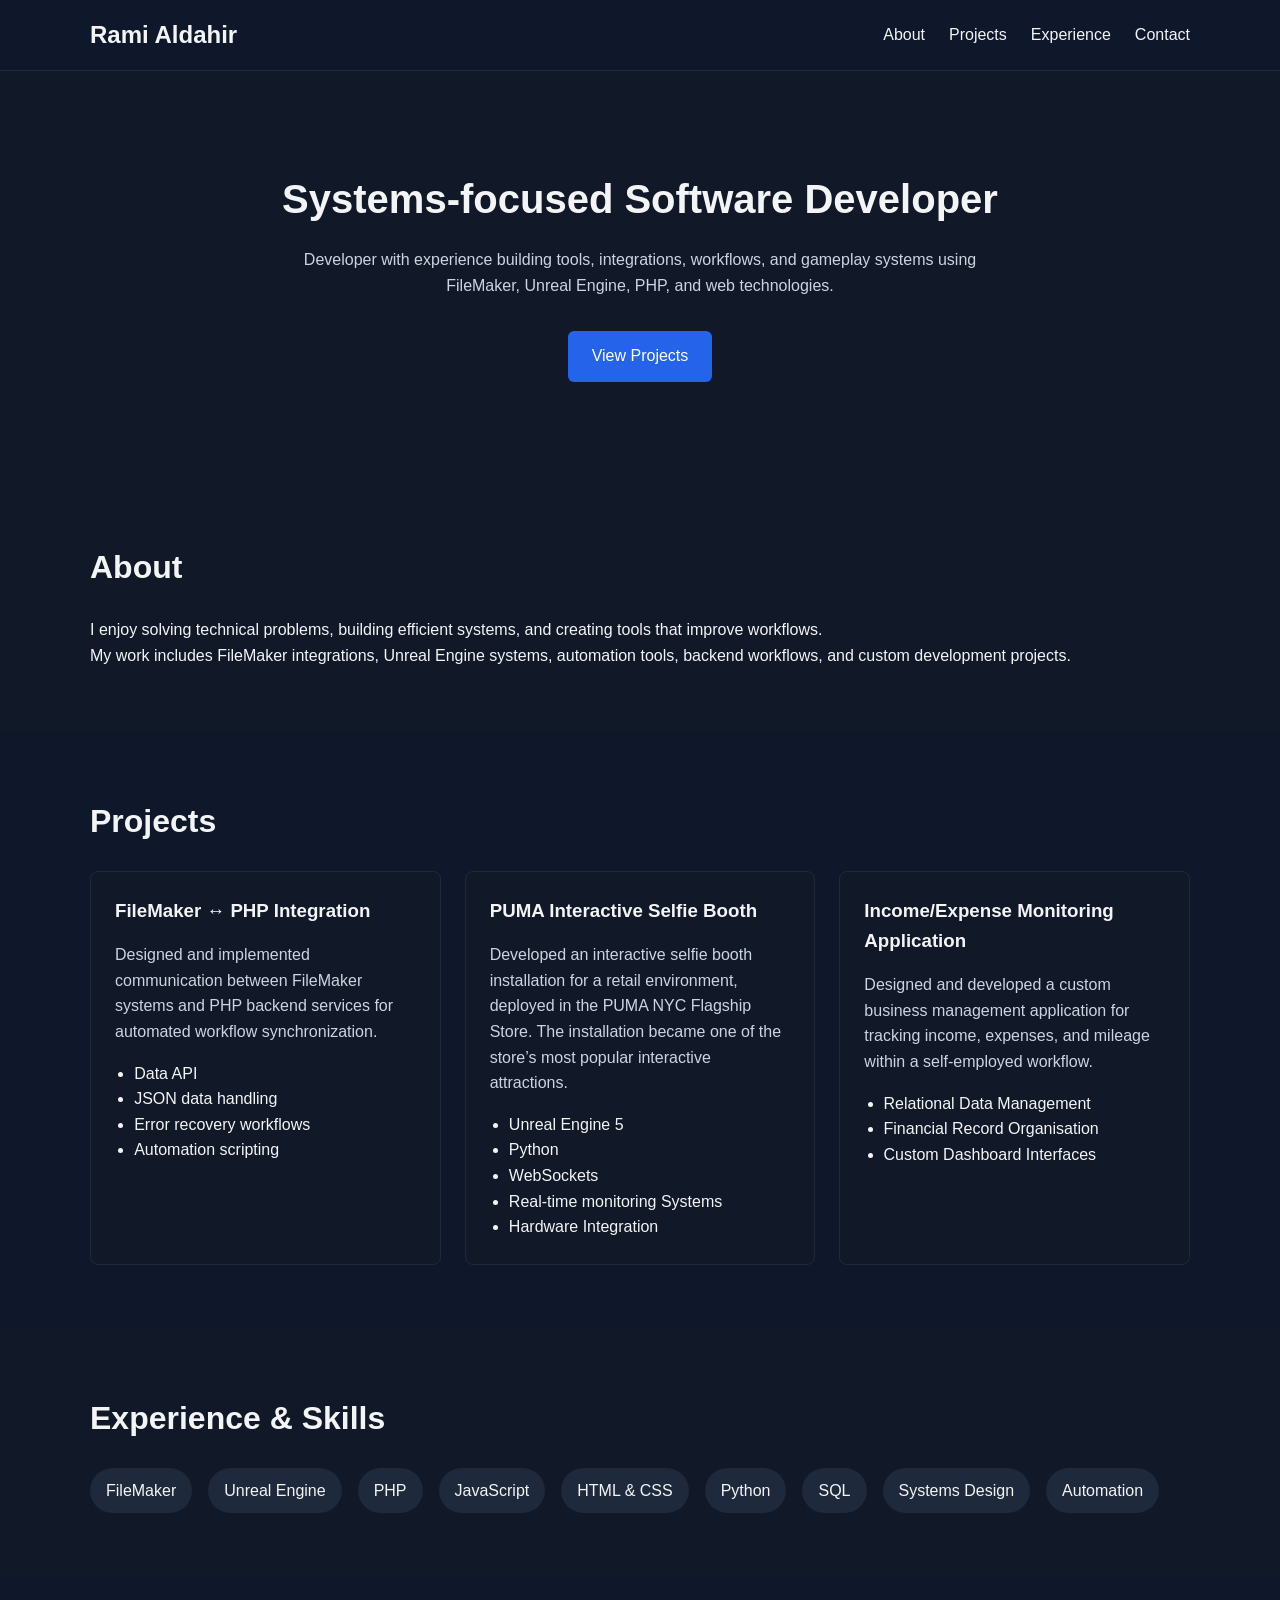
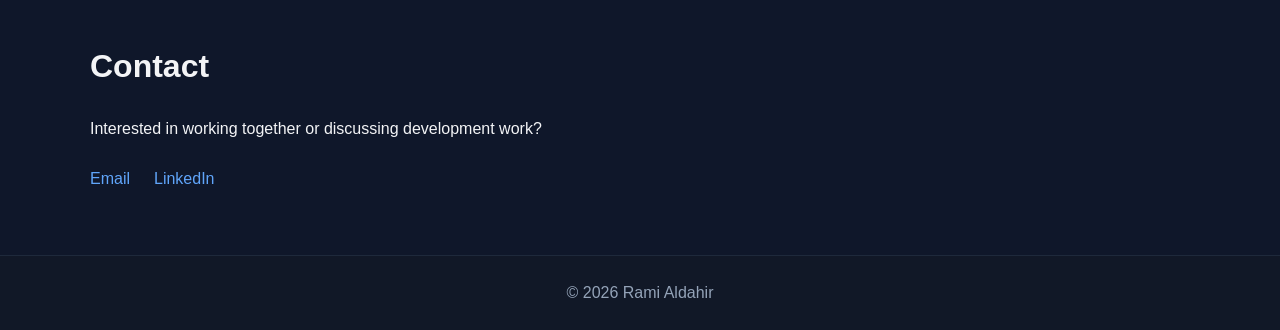
==== index.html @ 58c0e568 "First Commit" ====
<!DOCTYPE html>
<html lang="en">
<head>
    <meta charset="UTF-8" />
    <meta name="viewport" content="width=device-width, initial-scale=1.0" />
    <title>Rami Aldahir | Software Developer</title>
    <link rel="stylesheet" href="style.css" />
</head>
<body>
    <header>
        <div class="container nav-container">
            <h1 class="logo">Rami Aldahir</h1>

            <nav>
                <ul class="nav-links">
                    <li><a href="#about">About</a></li>
                    <li><a href="#projects">Projects</a></li>
                    <li><a href="#experience">Experience</a></li>
                    <li><a href="#contact">Contact</a></li>
                </ul>
            </nav>
        </div>
    </header>

    <main>
        <section class="hero">
            <div class="container">
                <h2>Systems-focused Software Developer</h2>
                <p>
                    Developer with experience building tools, integrations, workflows,
                    and gameplay systems using FileMaker, Unreal Engine, PHP, and web technologies.
                </p>

                <a class="button" href="#projects">View Projects</a>
            </div>
        </section>

        <section id="about" class="section">
            <div class="container">
                <h2>About</h2>

                <p>
                    I enjoy solving technical problems, building efficient systems,
                    and creating tools that improve workflows.
                </p>

                <p>
                    My work includes FileMaker integrations, Unreal Engine systems,
                    automation tools, backend workflows, and custom development projects.
                </p>
            </div>
        </section>

        <section id="projects" class="section alt-section">
            <div class="container">
                <h2>Projects</h2>

                <div class="project-grid">
                    <article class="project-card">
                        <h3>FileMaker ↔ PHP Integration</h3>

                        <p>
                            Designed and implemented communication between FileMaker systems
                            and PHP backend services for automated workflow synchronization.
                        </p>

                        <ul>
                            <li>Data API</li>
                            <li>JSON data handling</li>
                            <li>Error recovery workflows</li>
                            <li>Automation scripting</li>
                        </ul>
                    </article>

                    <article class="project-card">
                        <h3>PUMA Interactive Selfie Booth</h3>

                        <p>
                            Developed an interactive selfie booth installation for a retail environment, deployed in the PUMA NYC Flagship Store.
                            The installation became one of the store’s most popular interactive attractions.
                        </p>

                        <ul>
                            <li>Unreal Engine 5</li>
                            <li>Python</li>
                            <li>WebSockets</li>
                            <li>Real-time monitoring Systems</li>
                            <li>Hardware Integration</li>
                        </ul>
                    </article>

                    <article class="project-card">
                        <h3>Income/Expense Monitoring Application</h3>

                        <p>
                            Designed and developed a custom business management application for tracking income, expenses, and mileage within a self-employed workflow.
                        </p>

                        <ul>
                            <li>Relational Data Management</li>
                            <li>Financial Record Organisation</li>
                            <li>Custom Dashboard Interfaces</li>
                        </ul>
                    </article>
                </div>
            </div>
        </section>

        <section id="experience" class="section">
            <div class="container">
                <h2>Experience & Skills</h2>

                <div class="skills-list">
                    <span>FileMaker</span>
                    <span>Unreal Engine</span>
                    <span>PHP</span>
                    <span>JavaScript</span>
                    <span>HTML & CSS</span>
                    <span>Python</span>
                    <span>SQL</span>
                    <span>Systems Design</span>
                    <span>Automation</span>
                </div>
            </div>
        </section>

        <section id="contact" class="section alt-section">
            <div class="container">
                <h2>Contact</h2>

                <p>
                    Interested in working together or discussing development work?
                </p>

                <div class="contact-links">
                    <a href="mailto:ramialdahir@gmail.com">Email</a>
                    <!-- <a href="https://github.com/yourusername" target="_blank">GitHub</a> -->
                    <a href="https://www.linkedin.com/in/rami-aldahir" target="_blank">LinkedIn</a>
                </div>
            </div>
        </section>
    </main>

    <footer>
        <div class="container">
            <p>© 2026 Rami Aldahir</p>
        </div>
    </footer>

    <script src="script.js"></script>
</body>
</html>
---- style.css ----
* {
    margin: 0;
    padding: 0;
    box-sizing: border-box;
}

body {
    font-family: Arial, Helvetica, sans-serif;
    line-height: 1.6;
    background-color: #111827;
    color: #f3f4f6;
}

.container {
    width: 90%;
    max-width: 1100px;
    margin: 0 auto;
}
header {
    background-color: #0f172a;
    border-bottom: 1px solid #1e293b;
    position: sticky;
    top: 0;
}

.nav-container {
    display: flex;
    justify-content: space-between;
    align-items: center;
    padding: 1rem 0;
}

.logo {
    font-size: 1.5rem;
}

.nav-links {
    display: flex;
    list-style: none;
    gap: 1.5rem;
}

.nav-links a {
    color: #f3f4f6;
    text-decoration: none;
    transition: opacity 0.2s ease;
}

.nav-links a:hover {
    opacity: 0.7;
}

.hero {
    padding: 6rem 0;
    text-align: center;
}

.hero h2 {
    font-size: 2.5rem;
    margin-bottom: 1rem;
}

.hero p {
    max-width: 700px;
    margin: 0 auto 2rem;
    color: #cbd5e1;
}

.button {
    display: inline-block;
    padding: 0.8rem 1.5rem;
    background-color: #2563eb;
    color: white;
    text-decoration: none;
    border-radius: 6px;
}

.section {
    padding: 4rem 0;
}

.section h2 {
    margin-bottom: 1.5rem;
    font-size: 2rem;
}

.alt-section {
    background-color: #0f172a;
}

.project-grid {
    display: grid;
    grid-template-columns: repeat(auto-fit, minmax(250px, 1fr));
    gap: 1.5rem;
}

.project-card {
    background-color: #111827;
    border: 1px solid #1e293b;
    padding: 1.5rem;
    border-radius: 8px;
}

.project-card h3 {
    margin-bottom: 1rem;
}

.project-card p {
    margin-bottom: 1rem;
    color: #cbd5e1;
}

.project-card ul {
    padding-left: 1.2rem;
}

.skills-list {
    display: flex;
    flex-wrap: wrap;
    gap: 1rem;
}

.skills-list span {
    background-color: #1e293b;
    padding: 0.6rem 1rem;
    border-radius: 999px;
}

.contact-links {
    display: flex;
    gap: 1.5rem;
    margin-top: 1.5rem;
}

.contact-links a {
    color: #60a5fa;
    text-decoration: none;
}

footer {
    border-top: 1px solid #1e293b;
    padding: 1.5rem 0;
    text-align: center;
    color: #94a3b8;
}

@media (max-width: 700px) {
    .nav-container {
        flex-direction: column;
        gap: 1rem;
    }

    .nav-links {
        flex-wrap: wrap;
        justify-content: center;
    }

    .hero h2 {
        font-size: 2rem;
    }
}
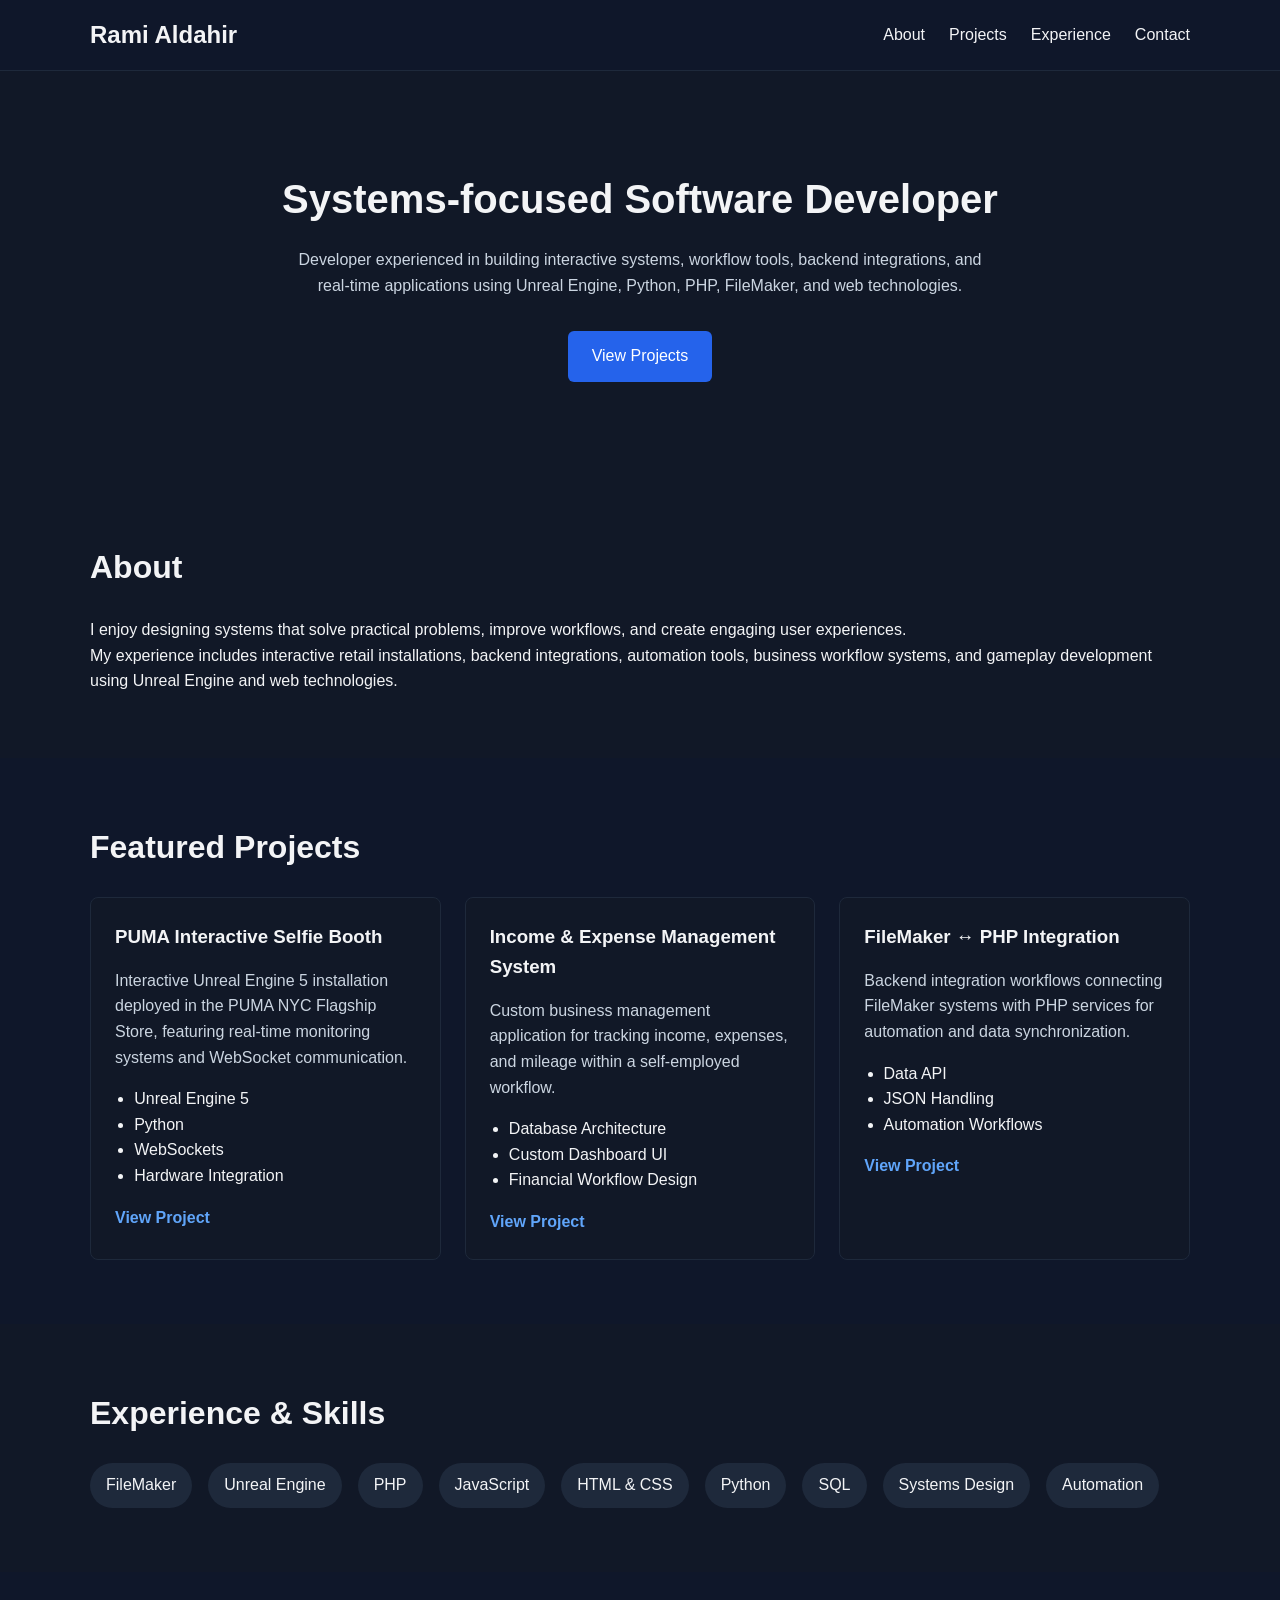
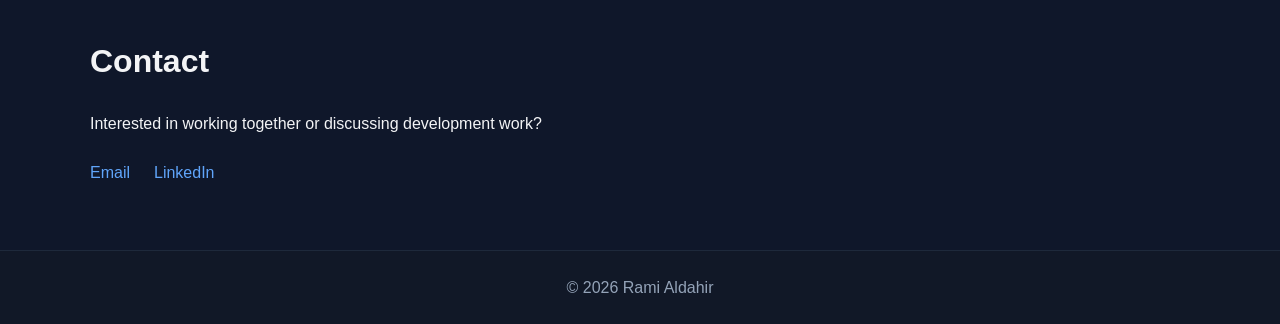
==== commit 9d865717: "Commit 2 Projects Page n stuff" ====
--- a/index.html
+++ b/index.html
@@ -14,7 +14,7 @@
             <nav>
                 <ul class="nav-links">
                     <li><a href="#about">About</a></li>
-                    <li><a href="#projects">Projects</a></li>
+                    <li><a href="projects.html">Projects</a></li>
                     <li><a href="#experience">Experience</a></li>
                     <li><a href="#contact">Contact</a></li>
                 </ul>
@@ -26,82 +26,98 @@
         <section class="hero">
             <div class="container">
                 <h2>Systems-focused Software Developer</h2>
+
                 <p>
-                    Developer with experience building tools, integrations, workflows,
-                    and gameplay systems using FileMaker, Unreal Engine, PHP, and web technologies.
+                    Developer experienced in building interactive systems, workflow tools,
+                    backend integrations, and real-time applications using Unreal Engine,
+                    Python, PHP, FileMaker, and web technologies.
                 </p>
 
-                <a class="button" href="#projects">View Projects</a>
+                <a class="button" href="projects.html">View Projects</a>
             </div>
         </section>
 
-        <section id="about" class="section">
+       <section id="about" class="section">
             <div class="container">
                 <h2>About</h2>
 
                 <p>
-                    I enjoy solving technical problems, building efficient systems,
-                    and creating tools that improve workflows.
+                    I enjoy designing systems that solve practical problems, improve workflows,
+                    and create engaging user experiences.
                 </p>
 
                 <p>
-                    My work includes FileMaker integrations, Unreal Engine systems,
-                    automation tools, backend workflows, and custom development projects.
+                    My experience includes interactive retail installations, backend integrations,
+                    automation tools, business workflow systems, and gameplay development using
+                    Unreal Engine and web technologies.
                 </p>
             </div>
         </section>
 
-        <section id="projects" class="section alt-section">
+       <section id="projects" class="section alt-section">
             <div class="container">
-                <h2>Projects</h2>
+                <h2>Featured Projects</h2>
 
                 <div class="project-grid">
-                    <article class="project-card">
-                        <h3>FileMaker ↔ PHP Integration</h3>
-
-                        <p>
-                            Designed and implemented communication between FileMaker systems
-                            and PHP backend services for automated workflow synchronization.
-                        </p>
-
-                        <ul>
-                            <li>Data API</li>
-                            <li>JSON data handling</li>
-                            <li>Error recovery workflows</li>
-                            <li>Automation scripting</li>
-                        </ul>
-                    </article>
 
                     <article class="project-card">
                         <h3>PUMA Interactive Selfie Booth</h3>
 
                         <p>
-                            Developed an interactive selfie booth installation for a retail environment, deployed in the PUMA NYC Flagship Store.
-                            The installation became one of the store’s most popular interactive attractions.
+                            Interactive Unreal Engine 5 installation deployed in the PUMA NYC Flagship Store,
+                            featuring real-time monitoring systems and WebSocket communication.
                         </p>
 
                         <ul>
                             <li>Unreal Engine 5</li>
                             <li>Python</li>
                             <li>WebSockets</li>
-                            <li>Real-time monitoring Systems</li>
                             <li>Hardware Integration</li>
                         </ul>
+
+                        <a class="project-link" href="projects.html#puma-project">
+                            View Project
+                        </a>
                     </article>
 
                     <article class="project-card">
-                        <h3>Income/Expense Monitoring Application</h3>
+                        <h3>Income & Expense Management System</h3>
 
                         <p>
-                            Designed and developed a custom business management application for tracking income, expenses, and mileage within a self-employed workflow.
+                            Custom business management application for tracking income,
+                            expenses, and mileage within a self-employed workflow.
                         </p>
 
                         <ul>
-                            <li>Relational Data Management</li>
-                            <li>Financial Record Organisation</li>
-                            <li>Custom Dashboard Interfaces</li>
+                            <li>Database Architecture</li>
+                            <li>Custom Dashboard UI</li>
+                            <li>Financial Workflow Design</li>
                         </ul>
+
+                        <a class="project-link" href="projects.html#finance-project">
+                            View Project
+                        </a>
                     </article>
+
+                    <article class="project-card">
+                        <h3>FileMaker ↔ PHP Integration</h3>
+
+                        <p>
+                            Backend integration workflows connecting FileMaker systems
+                            with PHP services for automation and data synchronization.
+                        </p>
+
+                        <ul>
+                            <li>Data API</li>
+                            <li>JSON Handling</li>
+                            <li>Automation Workflows</li>
+                        </ul>
+
+                        <a class="project-link" href="projects.html#integration-project">
+                            View Project
+                        </a>
+                    </article>
+
                 </div>
             </div>
         </section>
--- a/style.css
+++ b/style.css
@@ -144,6 +144,54 @@
     color: #94a3b8;
 }
 
+.project-link {
+    display: inline-block;
+    margin-top: 1rem;
+    color: #60a5fa;
+    text-decoration: none;
+    font-weight: bold;
+}
+
+.project-link:hover {
+    opacity: 0.8;
+}
+
+.project-detail {
+    display: grid;
+    grid-template-columns: 320px 1fr;
+    gap: 2rem;
+    margin-top: 3rem;
+    padding-bottom: 3rem;
+    border-bottom: 1px solid #1e293b;
+}
+
+.project-detail img {
+    width: 100%;
+    height: 220px;
+    object-fit: cover;
+    border-radius: 8px;
+    border: 1px solid #1e293b;
+}
+
+.contain-image {
+    object-fit: contain !important;
+}
+
+.project-detail p {
+    margin-bottom: 1rem;
+    color: #cbd5e1;
+}
+
+.project-detail ul {
+    padding-left: 1.2rem;
+}
+
+@media (max-width: 700px) {
+    .project-detail {
+        grid-template-columns: 1fr;
+    }
+}
+
 @media (max-width: 700px) {
     .nav-container {
         flex-direction: column;
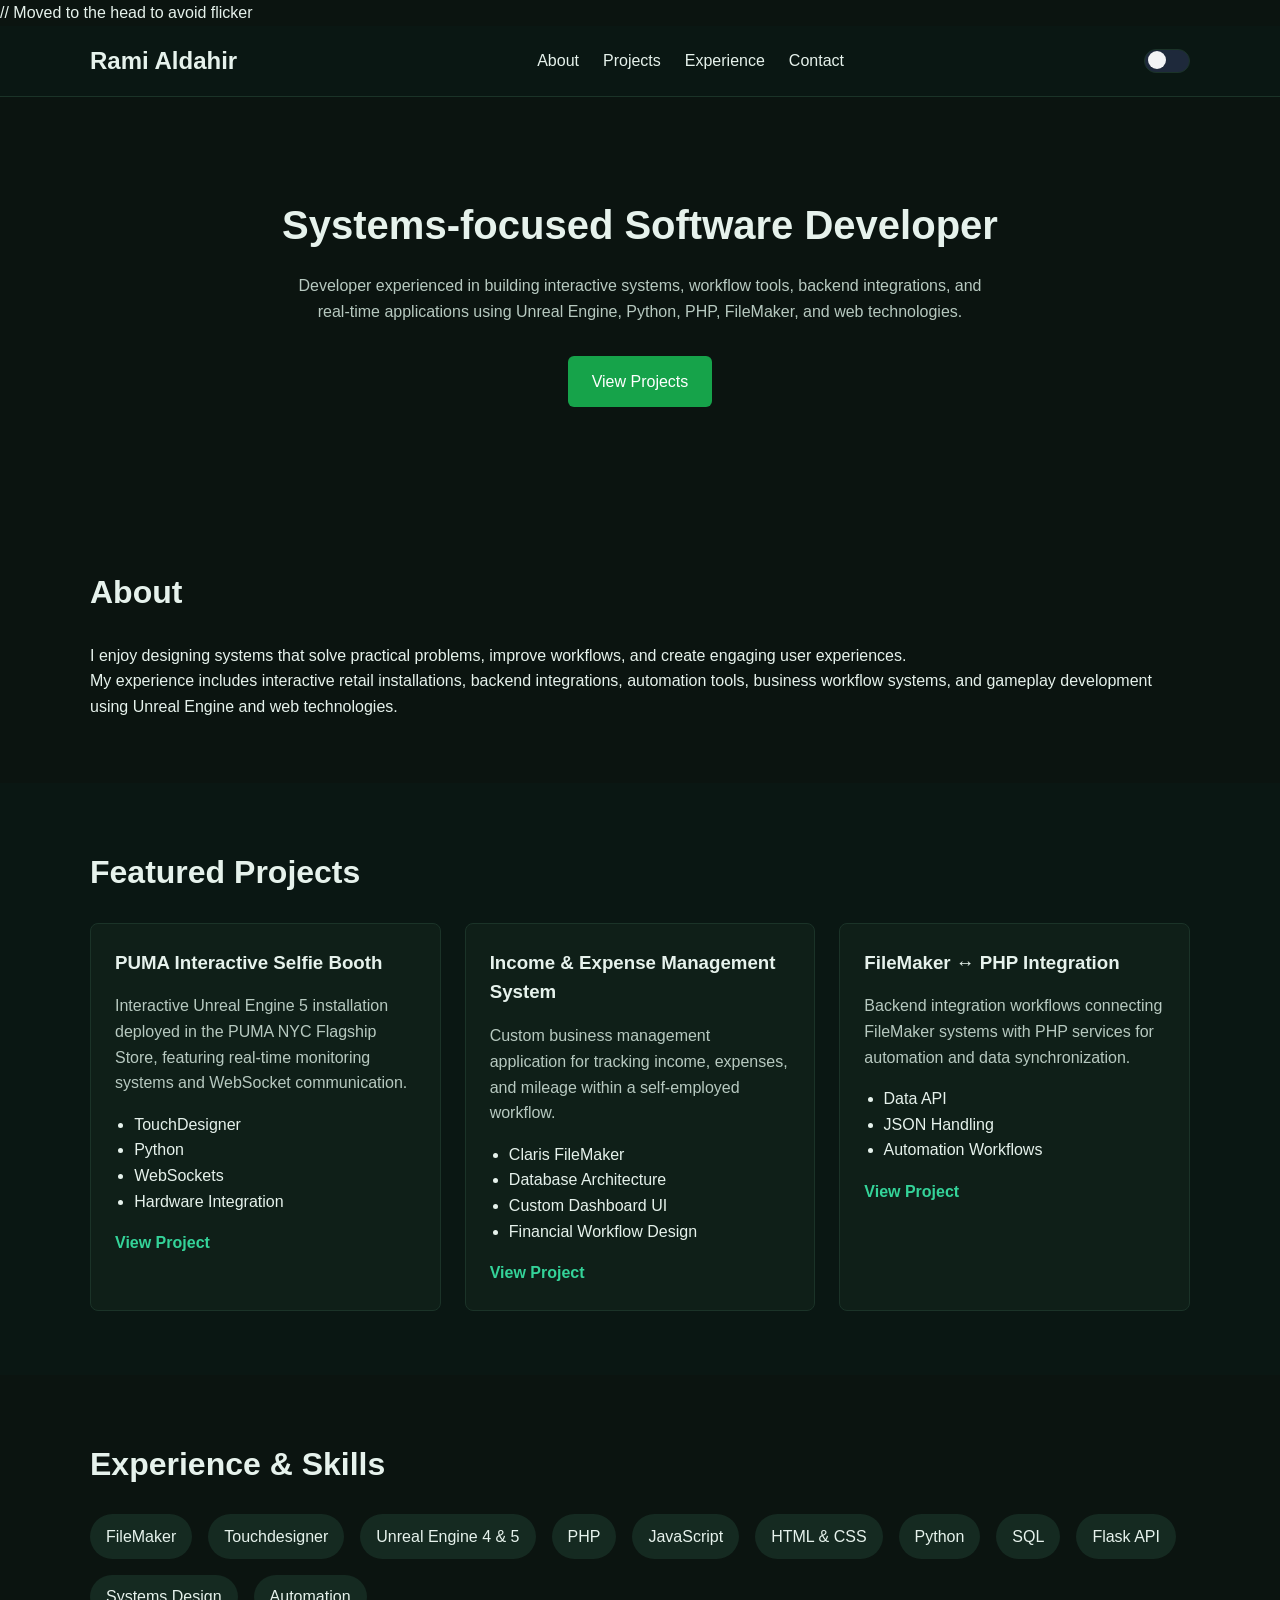
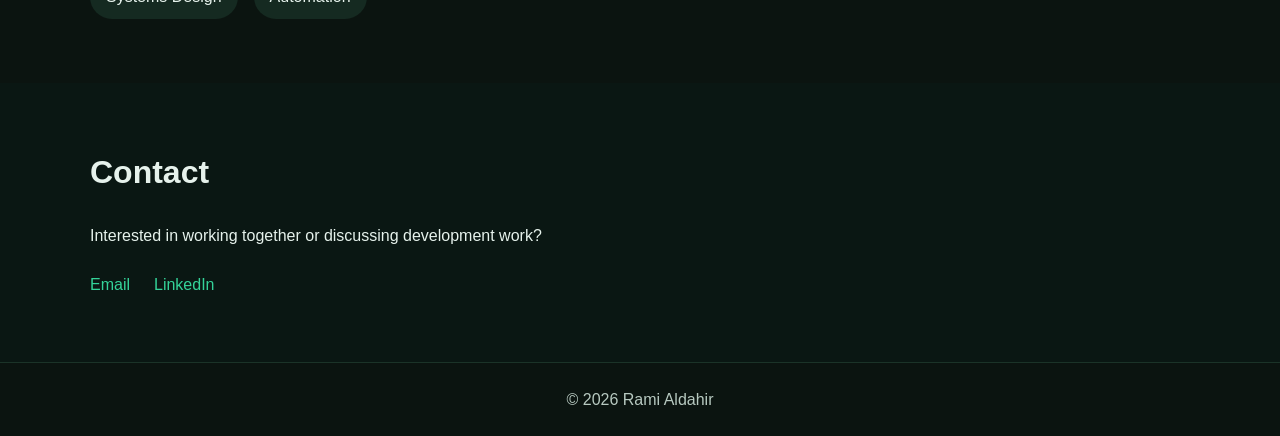
==== commit 8c16e433: "Green!" ====
--- a/index.html
+++ b/index.html
@@ -5,6 +5,16 @@
     <meta name="viewport" content="width=device-width, initial-scale=1.0" />
     <title>Rami Aldahir | Software Developer</title>
     <link rel="stylesheet" href="style.css" />
+    // Moved to the head to avoid flicker
+    <script>
+        (function () {
+            const savedTheme = localStorage.getItem("theme");
+
+            if (savedTheme === "light") {
+                document.documentElement.classList.add("light");
+            }
+        })();
+    </script>
 </head>
 <body>
     <header>
@@ -19,6 +29,10 @@
                     <li><a href="#contact">Contact</a></li>
                 </ul>
             </nav>
+            <label class="theme-switch">
+                <input type="checkbox" id="themeToggle">
+                <span class="slider"></span>
+            </label>
         </div>
     </header>
 
@@ -69,15 +83,13 @@
                         </p>
 
                         <ul>
-                            <li>Unreal Engine 5</li>
+                            <li>TouchDesigner</li>
                             <li>Python</li>
                             <li>WebSockets</li>
                             <li>Hardware Integration</li>
                         </ul>
 
-                        <a class="project-link" href="projects.html#puma-project">
-                            View Project
-                        </a>
+                        <a class="project-link" href="projects.html#puma-project"> View Project </a>
                     </article>
 
                     <article class="project-card">
@@ -89,14 +101,13 @@
                         </p>
 
                         <ul>
+                            <li>Claris FileMaker</li>
                             <li>Database Architecture</li>
                             <li>Custom Dashboard UI</li>
                             <li>Financial Workflow Design</li>
                         </ul>
 
-                        <a class="project-link" href="projects.html#finance-project">
-                            View Project
-                        </a>
+                        <a class="project-link" href="projects.html#finance-project"> View Project </a>
                     </article>
 
                     <article class="project-card">
@@ -113,9 +124,7 @@
                             <li>Automation Workflows</li>
                         </ul>
 
-                        <a class="project-link" href="projects.html#integration-project">
-                            View Project
-                        </a>
+                        <a class="project-link" href="projects.html#integration-project"> View Project </a>
                     </article>
 
                 </div>
@@ -128,12 +137,14 @@
 
                 <div class="skills-list">
                     <span>FileMaker</span>
-                    <span>Unreal Engine</span>
+                    <span>Touchdesigner</span>
+                    <span>Unreal Engine 4 & 5</span>
                     <span>PHP</span>
                     <span>JavaScript</span>
                     <span>HTML & CSS</span>
                     <span>Python</span>
                     <span>SQL</span>
+                    <span>Flask API</span>
                     <span>Systems Design</span>
                     <span>Automation</span>
                 </div>
--- a/style.css
+++ b/style.css
@@ -1,3 +1,38 @@
+:root {
+    /* Dark mode (deep green/tech aesthetic) */
+    --bg: #0b1410;
+    --text: #e6f2ec;
+    --muted: #b7c9c0;
+
+    --card: #0f1f18;
+    --header: #0a1713;
+
+    --border: #1b3328;
+
+    --accent: #16a34a;
+    --accent-soft: #34d399;
+
+    --skill-bg: #152a21;
+}
+
+/* LIGHT MODE */
+html.light {
+    --bg: #f1f7f4;
+    --text: #0f1f18;
+    --muted: #3f5a4d;
+
+    --card: #ffffff;
+    --header: #ffffff;
+
+    --border: #d6e3dc;
+
+    --accent: #16a34a;
+    --accent-soft: #16a34a;
+
+    --skill-bg: #e3efe8;
+}
+
+/* GLOBAL RESET */
 * {
     margin: 0;
     padding: 0;
@@ -7,20 +42,26 @@
 body {
     font-family: Arial, Helvetica, sans-serif;
     line-height: 1.6;
-    background-color: #111827;
-    color: #f3f4f6;
-}
-
+    background-color: var(--bg);
+    color: var(--text);
+    transition: background-color 0.3s ease, color 0.3s ease;
+}
+
+/* CONTAINER */
 .container {
     width: 90%;
     max-width: 1100px;
     margin: 0 auto;
 }
+
+/* HEADER */
 header {
-    background-color: #0f172a;
-    border-bottom: 1px solid #1e293b;
+    background-color: var(--header);
+    border-bottom: 1px solid var(--border);
     position: sticky;
     top: 0;
+    z-index: 100;
+    transition: background-color 0.3s ease;
 }
 
 .nav-container {
@@ -34,6 +75,7 @@
     font-size: 1.5rem;
 }
 
+/* NAV */
 .nav-links {
     display: flex;
     list-style: none;
@@ -41,7 +83,7 @@
 }
 
 .nav-links a {
-    color: #f3f4f6;
+    color: var(--text);
     text-decoration: none;
     transition: opacity 0.2s ease;
 }
@@ -50,6 +92,7 @@
     opacity: 0.7;
 }
 
+/* HERO */
 .hero {
     padding: 6rem 0;
     text-align: center;
@@ -63,18 +106,20 @@
 .hero p {
     max-width: 700px;
     margin: 0 auto 2rem;
-    color: #cbd5e1;
-}
-
+    color: var(--muted);
+}
+
+/* BUTTON */
 .button {
     display: inline-block;
     padding: 0.8rem 1.5rem;
-    background-color: #2563eb;
+    background-color: var(--accent);
     color: white;
     text-decoration: none;
     border-radius: 6px;
 }
 
+/* SECTIONS */
 .section {
     padding: 4rem 0;
 }
@@ -85,18 +130,20 @@
 }
 
 .alt-section {
-    background-color: #0f172a;
-}
-
+    background-color: var(--header);
+}
+
+/* PROJECT GRID */
 .project-grid {
     display: grid;
     grid-template-columns: repeat(auto-fit, minmax(250px, 1fr));
     gap: 1.5rem;
 }
 
+/* PROJECT CARD */
 .project-card {
-    background-color: #111827;
-    border: 1px solid #1e293b;
+    background-color: var(--card);
+    border: 1px solid var(--border);
     padding: 1.5rem;
     border-radius: 8px;
 }
@@ -107,47 +154,18 @@
 
 .project-card p {
     margin-bottom: 1rem;
-    color: #cbd5e1;
+    color: var(--muted);
 }
 
 .project-card ul {
     padding-left: 1.2rem;
 }
 
-.skills-list {
-    display: flex;
-    flex-wrap: wrap;
-    gap: 1rem;
-}
-
-.skills-list span {
-    background-color: #1e293b;
-    padding: 0.6rem 1rem;
-    border-radius: 999px;
-}
-
-.contact-links {
-    display: flex;
-    gap: 1.5rem;
-    margin-top: 1.5rem;
-}
-
-.contact-links a {
-    color: #60a5fa;
-    text-decoration: none;
-}
-
-footer {
-    border-top: 1px solid #1e293b;
-    padding: 1.5rem 0;
-    text-align: center;
-    color: #94a3b8;
-}
-
+/* PROJECT LINK */
 .project-link {
     display: inline-block;
     margin-top: 1rem;
-    color: #60a5fa;
+    color: var(--accent-soft);
     text-decoration: none;
     font-weight: bold;
 }
@@ -156,13 +174,14 @@
     opacity: 0.8;
 }
 
+/* PROJECT DETAIL PAGE */
 .project-detail {
     display: grid;
     grid-template-columns: 320px 1fr;
     gap: 2rem;
     margin-top: 3rem;
     padding-bottom: 3rem;
-    border-bottom: 1px solid #1e293b;
+    border-bottom: 1px solid var(--border);
 }
 
 .project-detail img {
@@ -170,29 +189,118 @@
     height: 220px;
     object-fit: cover;
     border-radius: 8px;
-    border: 1px solid #1e293b;
-}
-
+    border: 1px solid var(--border);
+}
+
+.project-detail p {
+    margin-bottom: 1rem;
+    color: var(--muted);
+}
+
+.project-detail ul {
+    padding-left: 1.2rem;
+}
+
+/* FORCE CONTAIN IMAGE (GIF FIX) */
 .contain-image {
     object-fit: contain !important;
-}
-
-.project-detail p {
-    margin-bottom: 1rem;
-    color: #cbd5e1;
-}
-
-.project-detail ul {
-    padding-left: 1.2rem;
-}
-
+    background-color: var(--header);
+}
+
+/* PUBLICATION LINK */
+.publication {
+    color: var(--accent-soft);
+}
+
+/* SKILLS */
+.skills-list {
+    display: flex;
+    flex-wrap: wrap;
+    gap: 1rem;
+}
+
+.skills-list span {
+    background-color: var(--skill-bg);
+    padding: 0.6rem 1rem;
+    border-radius: 999px;
+}
+
+/* CONTACT */
+.contact-links {
+    display: flex;
+    gap: 1.5rem;
+    margin-top: 1.5rem;
+}
+
+.contact-links a {
+    color: var(--accent-soft);
+    text-decoration: none;
+}
+
+.theme-switch {
+    position: relative;
+    display: inline-block;
+    width: 46px;
+    height: 24px;
+}
+
+/* Hide checkbox */
+.theme-switch input {
+    opacity: 0;
+    width: 0;
+    height: 0;
+}
+
+/* Track */
+.slider {
+    position: absolute;
+    cursor: pointer;
+    top: 0;
+    left: 0;
+    right: 0;
+    bottom: 0;
+    background-color: #1e293b;
+    /* transition: 0.1s; */
+    border-radius: 34px;
+    border: 1px solid var(--border);
+}
+
+/* Knob */
+.slider:before {
+    position: absolute;
+    content: "";
+    height: 18px;
+    width: 18px;
+    left: 3px;
+    bottom: 2.5px;
+    background-color: #f3f4f6;
+    transition: 0.3s;
+    border-radius: 50%;
+}
+
+/* Checked state */
+.theme-switch input:checked + .slider {
+    background-color: #34d399;
+}
+
+.theme-switch input:checked + .slider:before {
+    transform: translateX(22px);
+}
+
+/* FOOTER */
+footer {
+    border-top: 1px solid var(--border);
+    padding: 1.5rem 0;
+    text-align: center;
+    color: var(--muted);
+}
+
+/* RESPONSIVE */
 @media (max-width: 700px) {
     .project-detail {
         grid-template-columns: 1fr;
     }
-}
-
-@media (max-width: 700px) {
+
     .nav-container {
         flex-direction: column;
         gap: 1rem;
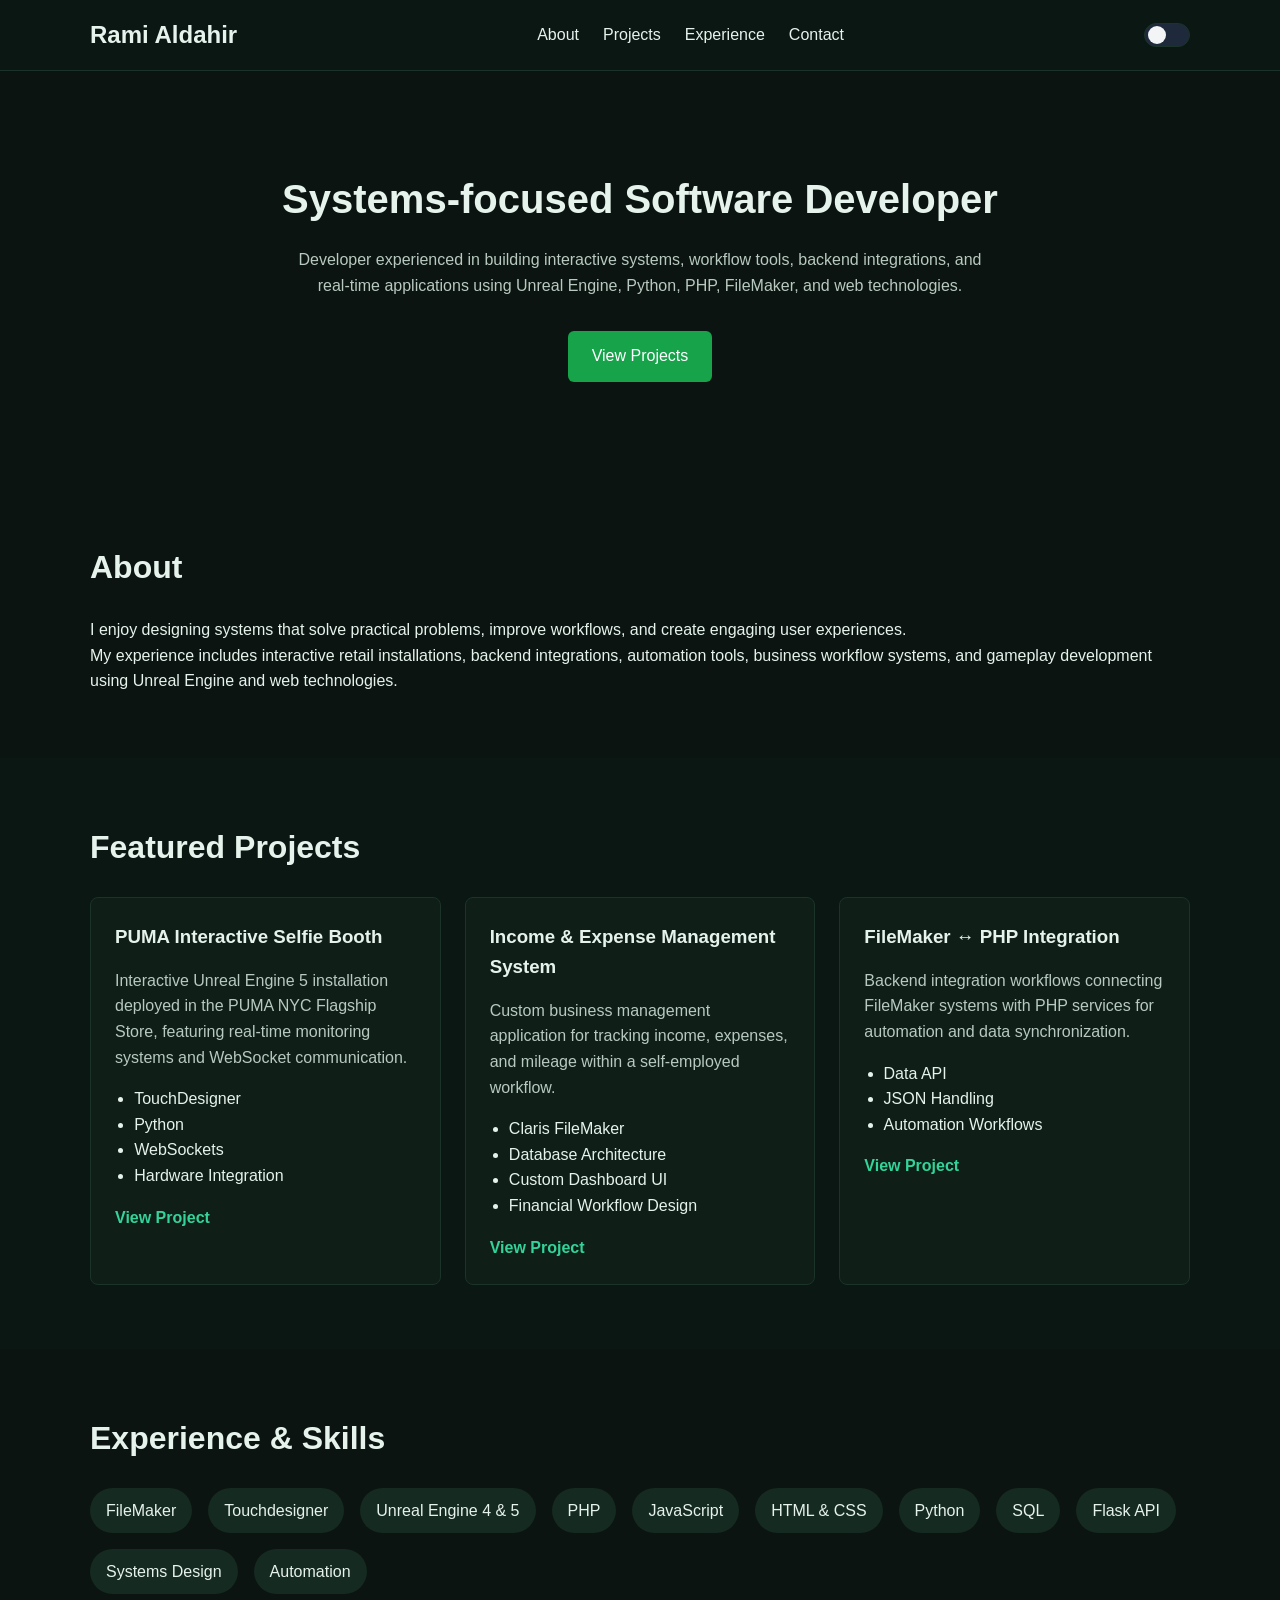
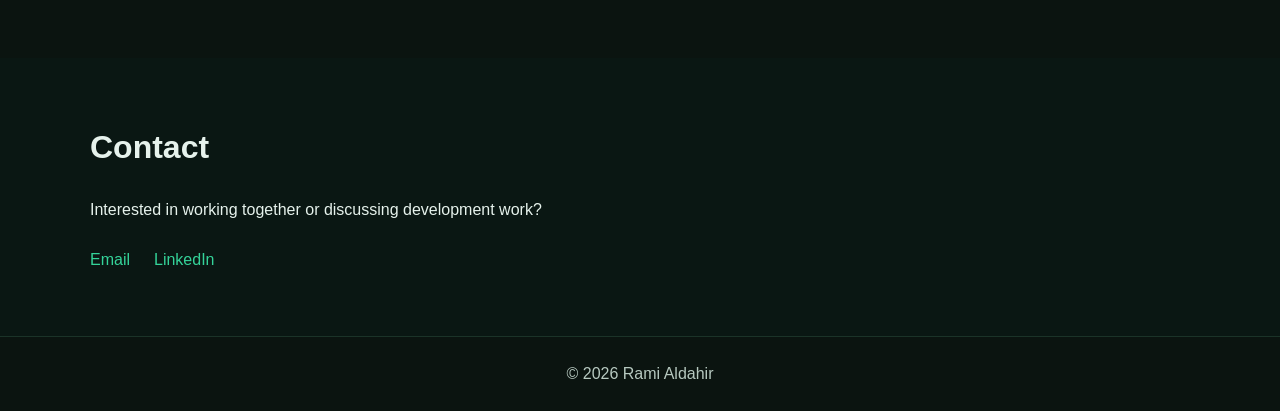
==== commit 7c6a5a6c: "woops" ====
--- a/index.html
+++ b/index.html
@@ -5,7 +5,6 @@
     <meta name="viewport" content="width=device-width, initial-scale=1.0" />
     <title>Rami Aldahir | Software Developer</title>
     <link rel="stylesheet" href="style.css" />
-    // Moved to the head to avoid flicker
     <script>
         (function () {
             const savedTheme = localStorage.getItem("theme");
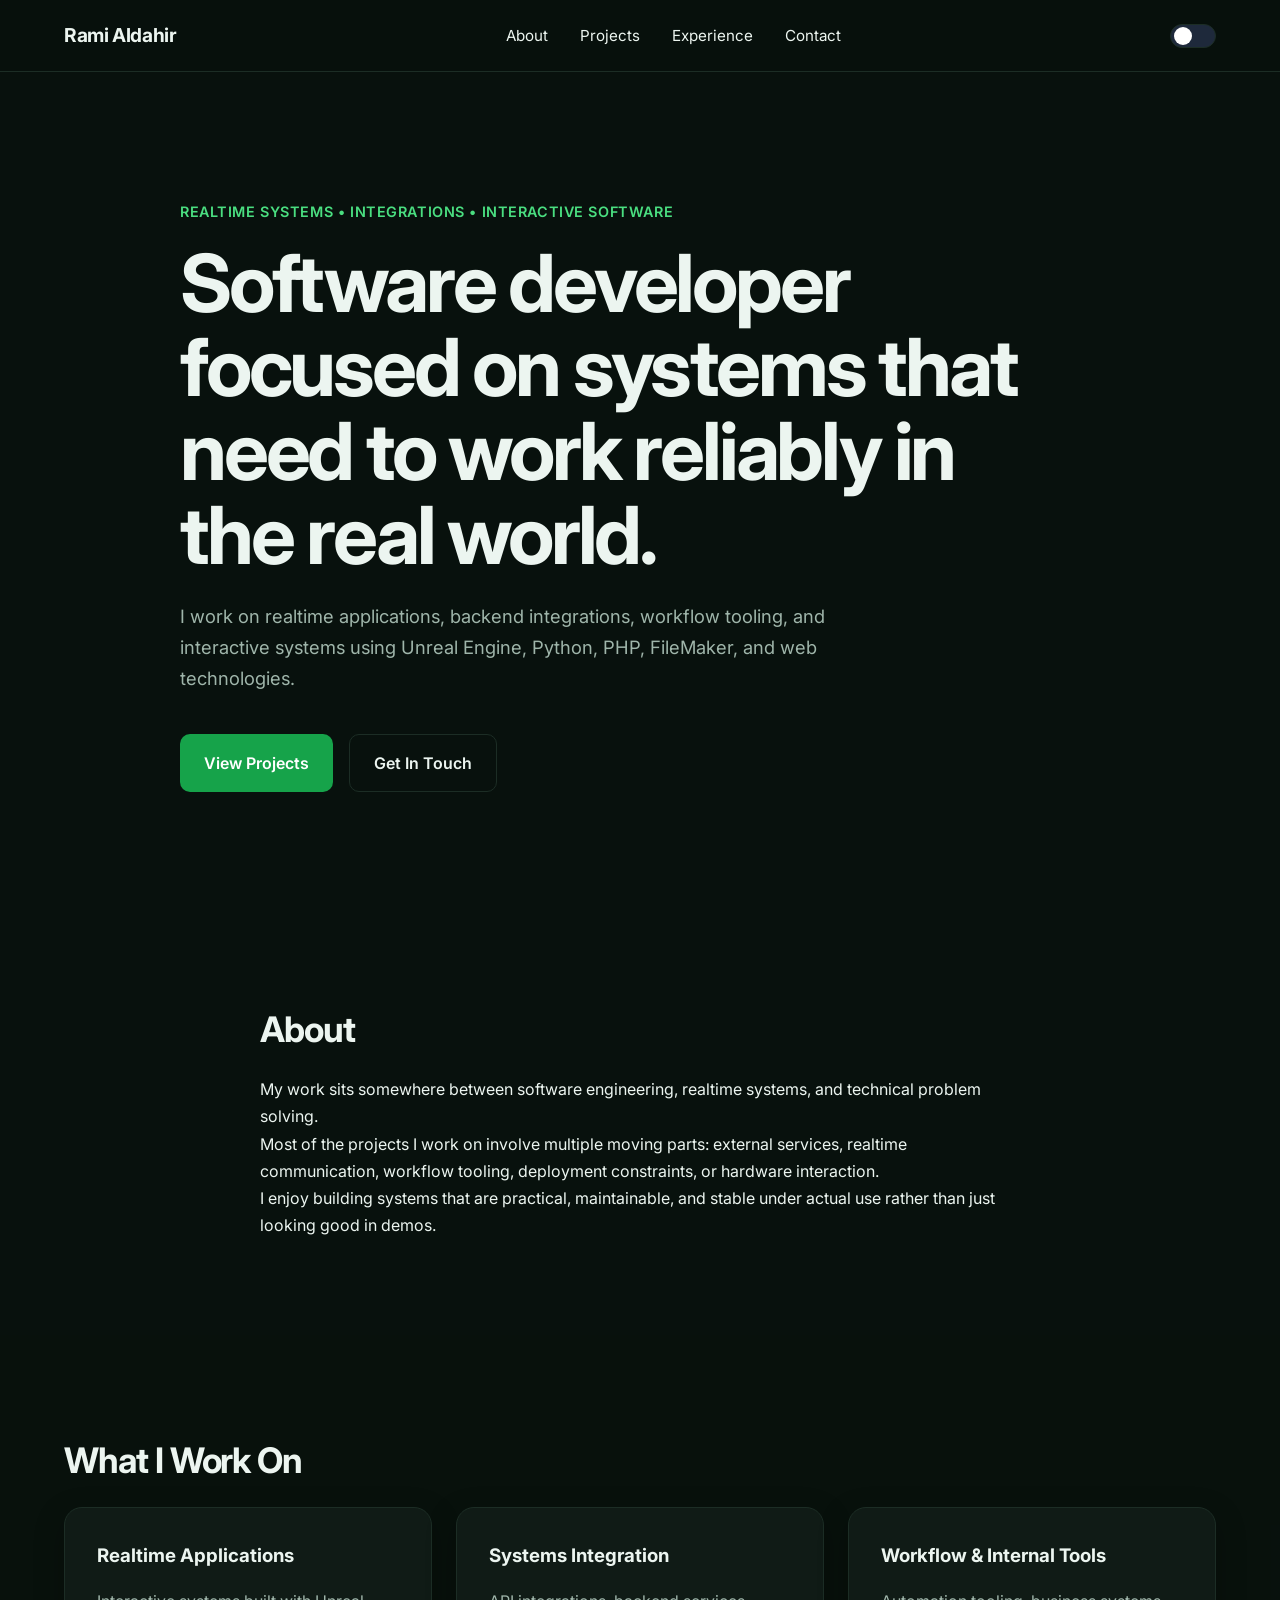
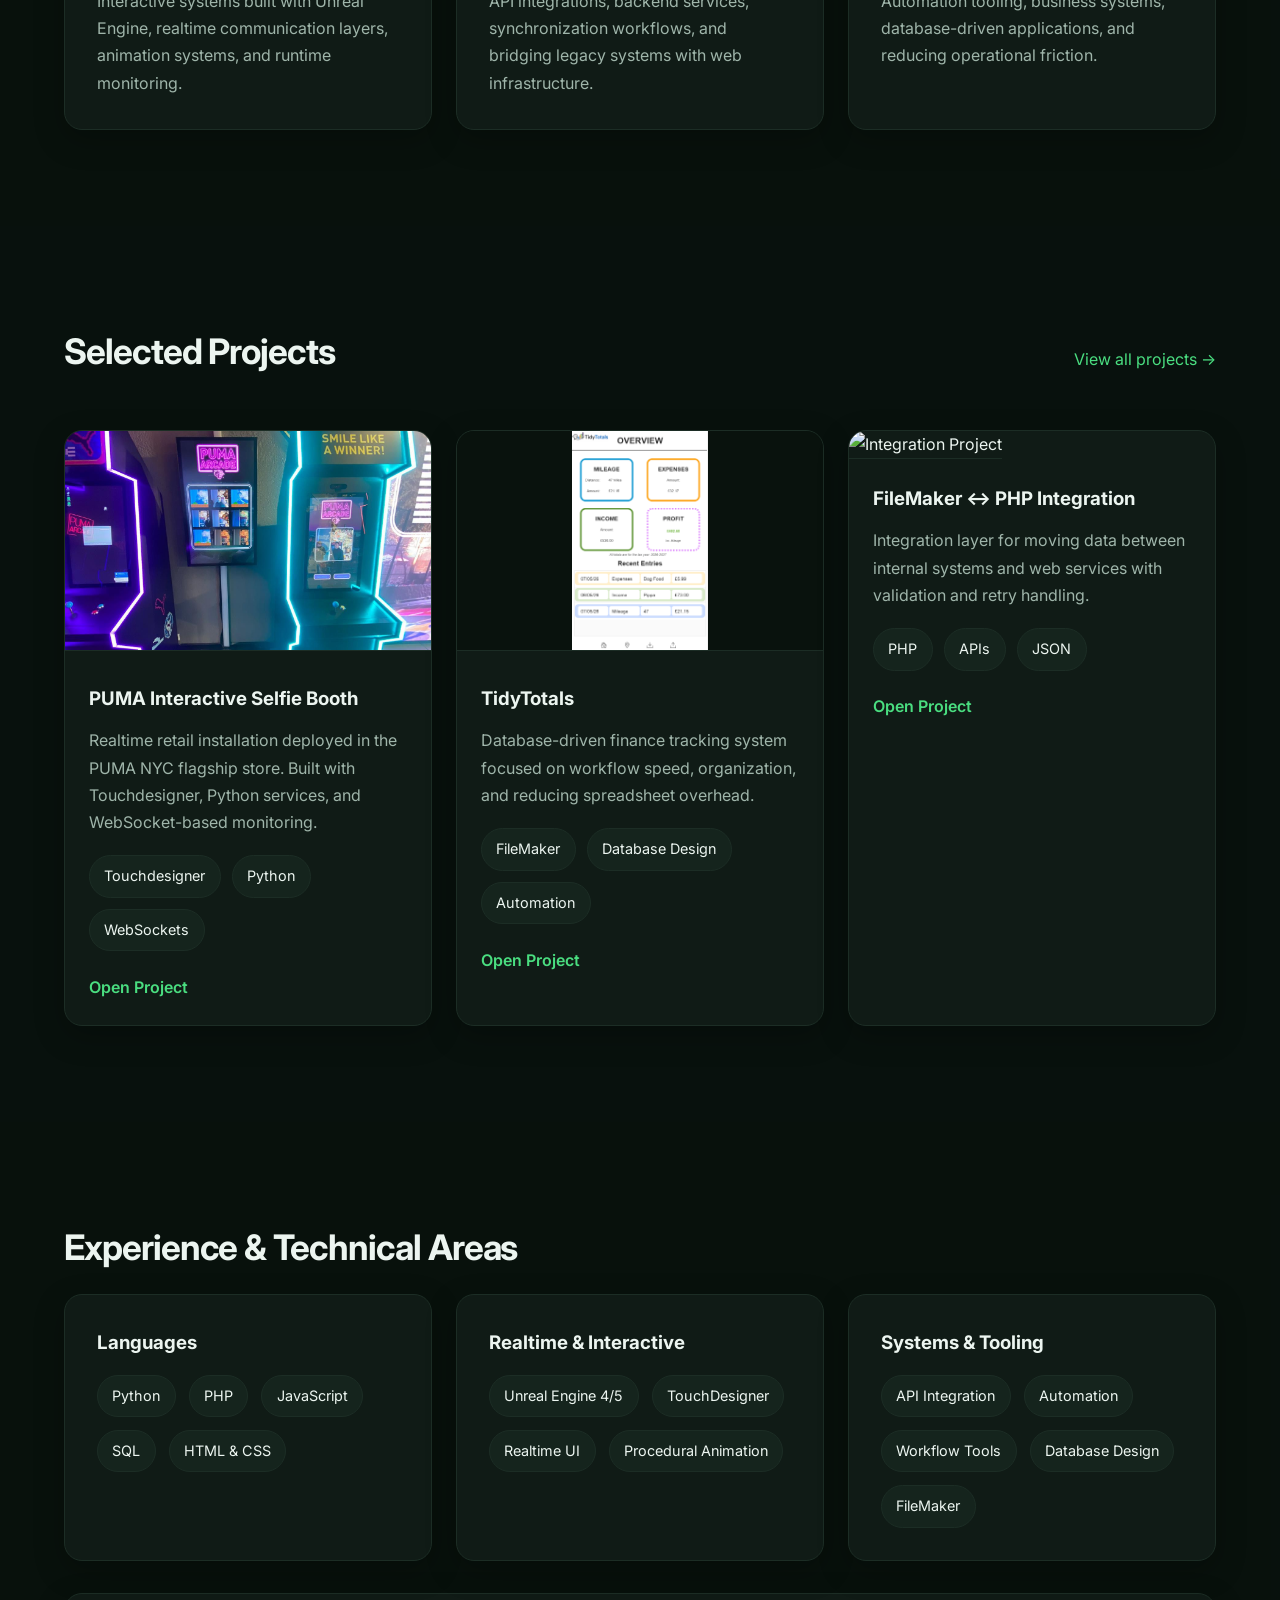
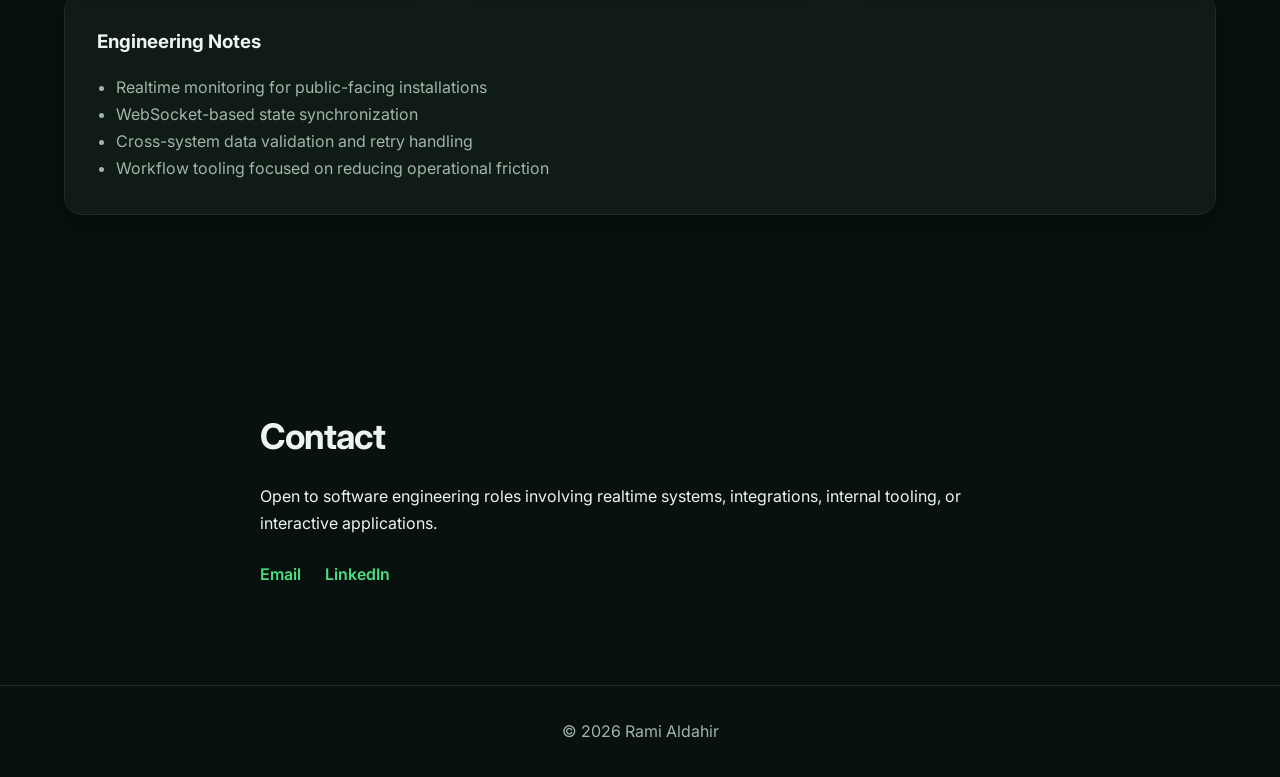
==== commit eb57f69f: "V3 Refined look of the pages based on Lunas feedback. Edited some text. Added image for PHP<-> FM (c" ====
--- a/index.html
+++ b/index.html
@@ -3,8 +3,15 @@
 <head>
     <meta charset="UTF-8" />
     <meta name="viewport" content="width=device-width, initial-scale=1.0" />
+
     <title>Rami Aldahir | Software Developer</title>
+
+    <link rel="preconnect" href="https://fonts.googleapis.com">
+    <link rel="preconnect" href="https://fonts.gstatic.com" crossorigin>
+    <link href="https://fonts.googleapis.com/css2?family=Inter:wght@400;500;600;700;800&display=swap" rel="stylesheet">
+
     <link rel="stylesheet" href="style.css" />
+
     <script>
         (function () {
             const savedTheme = localStorage.getItem("theme");
@@ -15,164 +22,308 @@
         })();
     </script>
 </head>
+
 <body>
-    <header>
-        <div class="container nav-container">
-            <h1 class="logo">Rami Aldahir</h1>
-
-            <nav>
-                <ul class="nav-links">
-                    <li><a href="#about">About</a></li>
-                    <li><a href="projects.html">Projects</a></li>
-                    <li><a href="#experience">Experience</a></li>
-                    <li><a href="#contact">Contact</a></li>
+
+<header>
+    <div class="container nav-container">
+
+        <h1 class="logo">Rami Aldahir</h1>
+
+        <nav>
+            <ul class="nav-links">
+                <li><a href="#about">About</a></li>
+                <li><a href="projects.html">Projects</a></li>
+                <li><a href="#experience">Experience</a></li>
+                <li><a href="#contact">Contact</a></li>
+            </ul>
+        </nav>
+
+        <label class="theme-switch">
+            <input type="checkbox" id="themeToggle">
+            <span class="slider"></span>
+        </label>
+
+    </div>
+</header>
+
+<main>
+
+    <!-- HERO -->
+    <section class="hero">
+        <div class="container hero-content">
+
+            <p class="hero-tag">Realtime Systems • Integrations • Interactive Software</p>
+
+            <h2>
+                Software developer focused on systems that need to work reliably in the real world.
+            </h2>
+
+            <p class="hero-description">
+                I work on realtime applications, backend integrations, workflow tooling,
+                and interactive systems using Unreal Engine, Python, PHP, FileMaker,
+                and web technologies.
+            </p>
+
+            <div class="hero-buttons">
+                <a class="button" href="projects.html">View Projects</a>
+                <a class="button secondary-button" href="#contact">Get In Touch</a>
+            </div>
+
+        </div>
+    </section>
+
+    <!-- ABOUT -->
+    <section id="about" class="section">
+        <div class="container narrow-section">
+
+            <h2>About</h2>
+
+            <p>
+                My work sits somewhere between software engineering, realtime systems,
+                and technical problem solving.
+            </p>
+
+            <p>
+                Most of the projects I work on involve multiple moving parts:
+                external services, realtime communication, workflow tooling,
+                deployment constraints, or hardware interaction.
+            </p>
+
+            <p>
+                I enjoy building systems that are practical, maintainable,
+                and stable under actual use rather than just looking good in demos.
+            </p>
+
+        </div>
+    </section>
+
+    <!-- SPECIALISMS -->
+    <section class="section alt-section">
+        <div class="container">
+
+            <h2>What I Work On</h2>
+
+            <div class="focus-grid">
+
+                <article class="focus-card">
+                    <h3>Realtime Applications</h3>
+
+                    <p>
+                        Interactive systems built with Unreal Engine,
+                        realtime communication layers, animation systems,
+                        and runtime monitoring.
+                    </p>
+                </article>
+
+                <article class="focus-card">
+                    <h3>Systems Integration</h3>
+
+                    <p>
+                        API integrations, backend services,
+                        synchronization workflows, and bridging legacy systems
+                        with web infrastructure.
+                    </p>
+                </article>
+
+                <article class="focus-card">
+                    <h3>Workflow & Internal Tools</h3>
+
+                    <p>
+                        Automation tooling, business systems,
+                        database-driven applications, and reducing operational friction.
+                    </p>
+                </article>
+
+            </div>
+
+        </div>
+    </section>
+
+    <!-- FEATURED PROJECTS -->
+    <section id="projects" class="section">
+        <div class="container">
+
+            <div class="section-heading">
+                <h2>Selected Projects</h2>
+                <a class="inline-link" href="projects.html">View all projects →</a>
+            </div>
+
+            <div class="project-grid">
+
+                <article class="project-card featured-card">
+
+                    <img src="images/NYC_SelfieBooth.jpeg" alt="PUMA Interactive Booth" />
+
+                    <div class="project-card-content">
+
+                        <h3>PUMA Interactive Selfie Booth</h3>
+
+                        <p>
+                            Realtime retail installation deployed in the PUMA NYC flagship store.
+                            Built with Touchdesigner, Python services, and WebSocket-based monitoring.
+                        </p>
+
+                        <div class="tech-list">
+                            <span>Touchdesigner</span>
+                            <span>Python</span>
+                            <span>WebSockets</span>
+                        </div>
+
+                        <a class="project-link" href="projects.html#puma-project">
+                            Open Project
+                        </a>
+
+                    </div>
+
+                </article>
+
+                <article class="project-card featured-card">
+
+                    <img src="images/tidyTotals_dash.png" class="contain-image" alt="TidyTotals Dashboard" />
+
+                    <div class="project-card-content">
+
+                        <h3>TidyTotals</h3>
+
+                        <p>
+                            Database-driven finance tracking system focused on workflow speed,
+                            organization, and reducing spreadsheet overhead.
+                        </p>
+
+                        <div class="tech-list">
+                            <span>FileMaker</span>
+                            <span>Database Design</span>
+                            <span>Automation</span>
+                        </div>
+
+                        <a class="project-link" href="projects.html#finance-project">
+                            Open Project
+                        </a>
+
+                    </div>
+
+                </article>
+
+                <article class="project-card featured-card">
+
+                    <img src="images/FM-PHP.jpg" alt="Integration Project" />
+
+                    <div class="project-card-content">
+
+                        <h3>FileMaker ↔ PHP Integration</h3>
+
+                        <p>
+                            Integration layer for moving data between internal systems
+                            and web services with validation and retry handling.
+                        </p>
+
+                        <div class="tech-list">
+                            <span>PHP</span>
+                            <span>APIs</span>
+                            <span>JSON</span>
+                        </div>
+
+                        <a class="project-link" href="projects.html#integration-project">
+                            Open Project
+                        </a>
+
+                    </div>
+
+                </article>
+
+            </div>
+
+        </div>
+    </section>
+
+    <!-- EXPERIENCE -->
+    <section id="experience" class="section alt-section">
+        <div class="container">
+
+            <h2>Experience & Technical Areas</h2>
+
+            <div class="experience-grid">
+
+                <div class="experience-column">
+                    <h3>Languages</h3>
+
+                    <div class="skills-list">
+                        <span>Python</span>
+                        <span>PHP</span>
+                        <span>JavaScript</span>
+                        <span>SQL</span>
+                        <span>HTML & CSS</span>
+                    </div>
+                </div>
+
+                <div class="experience-column">
+                    <h3>Realtime & Interactive</h3>
+
+                    <div class="skills-list">
+                        <span>Unreal Engine 4/5</span>
+                        <span>TouchDesigner</span>
+                        <span>Realtime UI</span>
+                        <span>Procedural Animation</span>
+                    </div>
+                </div>
+
+                <div class="experience-column">
+                    <h3>Systems & Tooling</h3>
+
+                    <div class="skills-list">
+                        <span>API Integration</span>
+                        <span>Automation</span>
+                        <span>Workflow Tools</span>
+                        <span>Database Design</span>
+                        <span>FileMaker</span>
+                    </div>
+                </div>
+
+            </div>
+
+            <div class="notes-panel">
+                <h3>Engineering Notes</h3>
+
+                <ul>
+                    <li>Realtime monitoring for public-facing installations</li>
+                    <li>WebSocket-based state synchronization</li>
+                    <li>Cross-system data validation and retry handling</li>
+                    <li>Workflow tooling focused on reducing operational friction</li>
                 </ul>
-            </nav>
-            <label class="theme-switch">
-                <input type="checkbox" id="themeToggle">
-                <span class="slider"></span>
-            </label>
-        </div>
-    </header>
-
-    <main>
-        <section class="hero">
-            <div class="container">
-                <h2>Systems-focused Software Developer</h2>
-
-                <p>
-                    Developer experienced in building interactive systems, workflow tools,
-                    backend integrations, and real-time applications using Unreal Engine,
-                    Python, PHP, FileMaker, and web technologies.
-                </p>
-
-                <a class="button" href="projects.html">View Projects</a>
-            </div>
-        </section>
-
-       <section id="about" class="section">
-            <div class="container">
-                <h2>About</h2>
-
-                <p>
-                    I enjoy designing systems that solve practical problems, improve workflows,
-                    and create engaging user experiences.
-                </p>
-
-                <p>
-                    My experience includes interactive retail installations, backend integrations,
-                    automation tools, business workflow systems, and gameplay development using
-                    Unreal Engine and web technologies.
-                </p>
-            </div>
-        </section>
-
-       <section id="projects" class="section alt-section">
-            <div class="container">
-                <h2>Featured Projects</h2>
-
-                <div class="project-grid">
-
-                    <article class="project-card">
-                        <h3>PUMA Interactive Selfie Booth</h3>
-
-                        <p>
-                            Interactive Unreal Engine 5 installation deployed in the PUMA NYC Flagship Store,
-                            featuring real-time monitoring systems and WebSocket communication.
-                        </p>
-
-                        <ul>
-                            <li>TouchDesigner</li>
-                            <li>Python</li>
-                            <li>WebSockets</li>
-                            <li>Hardware Integration</li>
-                        </ul>
-
-                        <a class="project-link" href="projects.html#puma-project"> View Project </a>
-                    </article>
-
-                    <article class="project-card">
-                        <h3>Income & Expense Management System</h3>
-
-                        <p>
-                            Custom business management application for tracking income,
-                            expenses, and mileage within a self-employed workflow.
-                        </p>
-
-                        <ul>
-                            <li>Claris FileMaker</li>
-                            <li>Database Architecture</li>
-                            <li>Custom Dashboard UI</li>
-                            <li>Financial Workflow Design</li>
-                        </ul>
-
-                        <a class="project-link" href="projects.html#finance-project"> View Project </a>
-                    </article>
-
-                    <article class="project-card">
-                        <h3>FileMaker ↔ PHP Integration</h3>
-
-                        <p>
-                            Backend integration workflows connecting FileMaker systems
-                            with PHP services for automation and data synchronization.
-                        </p>
-
-                        <ul>
-                            <li>Data API</li>
-                            <li>JSON Handling</li>
-                            <li>Automation Workflows</li>
-                        </ul>
-
-                        <a class="project-link" href="projects.html#integration-project"> View Project </a>
-                    </article>
-
-                </div>
-            </div>
-        </section>
-
-        <section id="experience" class="section">
-            <div class="container">
-                <h2>Experience & Skills</h2>
-
-                <div class="skills-list">
-                    <span>FileMaker</span>
-                    <span>Touchdesigner</span>
-                    <span>Unreal Engine 4 & 5</span>
-                    <span>PHP</span>
-                    <span>JavaScript</span>
-                    <span>HTML & CSS</span>
-                    <span>Python</span>
-                    <span>SQL</span>
-                    <span>Flask API</span>
-                    <span>Systems Design</span>
-                    <span>Automation</span>
-                </div>
-            </div>
-        </section>
-
-        <section id="contact" class="section alt-section">
-            <div class="container">
-                <h2>Contact</h2>
-
-                <p>
-                    Interested in working together or discussing development work?
-                </p>
-
-                <div class="contact-links">
-                    <a href="mailto:ramialdahir@gmail.com">Email</a>
-                    <!-- <a href="https://github.com/yourusername" target="_blank">GitHub</a> -->
-                    <a href="https://www.linkedin.com/in/rami-aldahir" target="_blank">LinkedIn</a>
-                </div>
-            </div>
-        </section>
-    </main>
-
-    <footer>
-        <div class="container">
-            <p>© 2026 Rami Aldahir</p>
-        </div>
-    </footer>
-
-    <script src="script.js"></script>
+            </div>
+
+        </div>
+    </section>
+
+    <!-- CONTACT -->
+    <section id="contact" class="section">
+        <div class="container narrow-section">
+
+            <h2>Contact</h2>
+
+            <p>
+                Open to software engineering roles involving realtime systems,
+                integrations, internal tooling, or interactive applications.
+            </p>
+
+            <div class="contact-links">
+                <a href="mailto:ramialdahir@gmail.com">Email</a>
+                <a href="https://www.linkedin.com/in/rami-aldahir" target="_blank">LinkedIn</a>
+            </div>
+
+        </div>
+    </section>
+
+</main>
+
+<footer>
+    <div class="container">
+        <p>© 2026 Rami Aldahir</p>
+    </div>
+</footer>
+
+<script src="script.js"></script>
+
 </body>
 </html>
--- a/style.css
+++ b/style.css
@@ -1,90 +1,101 @@
 :root {
-    /* Dark mode (deep green/tech aesthetic) */
-    --bg: #0b1410;
-    --text: #e6f2ec;
-    --muted: #b7c9c0;
-
-    --card: #0f1f18;
-    --header: #0a1713;
-
-    --border: #1b3328;
+    --bg: #08110d;
+    --text: #ecf5f0;
+    --muted: #9fb5aa;
+
+    --card: #101b16;
+    --header: rgba(8, 17, 13, 0.9);
+
+    --border: #1c2d25;
 
     --accent: #16a34a;
-    --accent-soft: #34d399;
-
-    --skill-bg: #152a21;
-}
-
-/* LIGHT MODE */
+    --accent-soft: #4ade80;
+
+    --skill-bg: #15241d;
+
+    --shadow: 0 10px 30px rgba(0,0,0,0.25);
+}
+
 html.light {
-    --bg: #f1f7f4;
-    --text: #0f1f18;
-    --muted: #3f5a4d;
+    --bg: #f4f8f5;
+    --text: #102019;
+    --muted: #51675d;
 
     --card: #ffffff;
-    --header: #ffffff;
-
-    --border: #d6e3dc;
+    --header: rgba(255,255,255,0.9);
+
+    --border: #d8e4dd;
 
     --accent: #16a34a;
     --accent-soft: #16a34a;
 
-    --skill-bg: #e3efe8;
-}
-
-/* GLOBAL RESET */
+    --skill-bg: #e6efe9;
+
+    --shadow: 0 10px 25px rgba(0,0,0,0.06);
+}
+
 * {
     margin: 0;
     padding: 0;
     box-sizing: border-box;
 }
 
+html {
+    scroll-behavior: smooth;
+}
+
 body {
-    font-family: Arial, Helvetica, sans-serif;
-    line-height: 1.6;
+    font-family: 'Inter', system-ui, sans-serif;
+    line-height: 1.7;
     background-color: var(--bg);
     color: var(--text);
     transition: background-color 0.3s ease, color 0.3s ease;
 }
 
-/* CONTAINER */
 .container {
     width: 90%;
-    max-width: 1100px;
+    max-width: 1180px;
     margin: 0 auto;
 }
 
-/* HEADER */
+.narrow-section {
+    max-width: 760px;
+}
+
 header {
-    background-color: var(--header);
-    border-bottom: 1px solid var(--border);
     position: sticky;
     top: 0;
     z-index: 100;
-    transition: background-color 0.3s ease;
+
+    background: var(--header);
+    backdrop-filter: blur(10px);
+
+    border-bottom: 1px solid var(--border);
 }
 
 .nav-container {
     display: flex;
     justify-content: space-between;
     align-items: center;
-    padding: 1rem 0;
+    padding: 1.2rem 0;
 }
 
 .logo {
-    font-size: 1.5rem;
-}
-
-/* NAV */
+    font-size: 1.2rem;
+    font-weight: 700;
+    letter-spacing: -0.02em;
+}
+
 .nav-links {
     display: flex;
     list-style: none;
-    gap: 1.5rem;
+    gap: 2rem;
 }
 
 .nav-links a {
+    text-decoration: none;
     color: var(--text);
-    text-decoration: none;
+    font-size: 0.95rem;
     transition: opacity 0.2s ease;
 }
 
@@ -92,140 +103,277 @@
     opacity: 0.7;
 }
 
-/* HERO */
 .hero {
+    padding: 8rem 0 7rem;
+}
+
+.hero-content {
+    max-width: 920px;
+}
+
+.hero-tag {
+    color: var(--accent-soft);
+    font-size: 0.9rem;
+    font-weight: 600;
+    margin-bottom: 1rem;
+    letter-spacing: 0.04em;
+    text-transform: uppercase;
+}
+
+.hero h2 {
+    font-size: clamp(2.8rem, 7vw, 5rem);
+    line-height: 1.05;
+    letter-spacing: -0.04em;
+    margin-bottom: 1.5rem;
+    max-width: 900px;
+}
+
+.hero-description {
+    max-width: 700px;
+    color: var(--muted);
+    font-size: 1.15rem;
+    margin-bottom: 2.5rem;
+}
+
+.hero-buttons {
+    display: flex;
+    gap: 1rem;
+    flex-wrap: wrap;
+}
+
+.button {
+    display: inline-flex;
+    align-items: center;
+    justify-content: center;
+
+    padding: 0.9rem 1.5rem;
+
+    background: var(--accent);
+    color: white;
+
+    text-decoration: none;
+    border-radius: 10px;
+
+    font-weight: 600;
+
+    transition:
+        transform 0.2s ease,
+        opacity 0.2s ease;
+}
+
+.button:hover {
+    transform: translateY(-2px);
+}
+
+.secondary-button {
+    background: transparent;
+    border: 1px solid var(--border);
+    color: var(--text);
+}
+
+.section {
     padding: 6rem 0;
-    text-align: center;
-}
-
-.hero h2 {
-    font-size: 2.5rem;
-    margin-bottom: 1rem;
-}
-
-.hero p {
-    max-width: 700px;
-    margin: 0 auto 2rem;
-    color: var(--muted);
-}
-
-/* BUTTON */
-.button {
-    display: inline-block;
-    padding: 0.8rem 1.5rem;
-    background-color: var(--accent);
-    color: white;
-    text-decoration: none;
-    border-radius: 6px;
-}
-
-/* SECTIONS */
-.section {
-    padding: 4rem 0;
-}
-
-.section h2 {
-    margin-bottom: 1.5rem;
-    font-size: 2rem;
 }
 
 .alt-section {
     background-color: var(--header);
 }
 
-/* PROJECT GRID */
+.section-heading {
+    display: flex;
+    justify-content: space-between;
+    align-items: center;
+    margin-bottom: 2rem;
+}
+
+.section h2 {
+    font-size: 2.2rem;
+    letter-spacing: -0.03em;
+    margin-bottom: 1rem;
+}
+
+.inline-link {
+    color: var(--accent-soft);
+    text-decoration: none;
+}
+
+.focus-grid,
+.project-grid,
+.experience-grid {
+    display: grid;
+    gap: 1.5rem;
+}
+
+.focus-grid {
+    grid-template-columns: repeat(auto-fit, minmax(260px, 1fr));
+}
+
 .project-grid {
-    display: grid;
+    grid-template-columns: repeat(auto-fit, minmax(320px, 1fr));
+}
+
+.experience-grid {
     grid-template-columns: repeat(auto-fit, minmax(250px, 1fr));
-    gap: 1.5rem;
-}
-
-/* PROJECT CARD */
-.project-card {
-    background-color: var(--card);
+    margin-bottom: 2rem;
+}
+
+.focus-card,
+.project-card,
+.project-detail,
+.notes-panel,
+.experience-column {
+    background: var(--card);
     border: 1px solid var(--border);
-    padding: 1.5rem;
-    border-radius: 8px;
-}
-
-.project-card h3 {
+    border-radius: 18px;
+    box-shadow: var(--shadow);
+}
+
+.focus-card,
+.notes-panel,
+.experience-column {
+    padding: 2rem;
+}
+
+.focus-card h3,
+.experience-column h3,
+.notes-panel h3 {
     margin-bottom: 1rem;
 }
 
-.project-card p {
-    margin-bottom: 1rem;
+.focus-card p,
+.notes-panel li,
+.project-card p,
+.project-detail p {
     color: var(--muted);
 }
 
-.project-card ul {
+.notes-panel ul {
     padding-left: 1.2rem;
 }
 
-/* PROJECT LINK */
-.project-link {
-    display: inline-block;
-    margin-top: 1rem;
-    color: var(--accent-soft);
-    text-decoration: none;
-    font-weight: bold;
-}
-
-.project-link:hover {
-    opacity: 0.8;
-}
-
-/* PROJECT DETAIL PAGE */
-.project-detail {
-    display: grid;
-    grid-template-columns: 320px 1fr;
-    gap: 2rem;
-    margin-top: 3rem;
-    padding-bottom: 3rem;
-    border-bottom: 1px solid var(--border);
-}
-
-.project-detail img {
+.featured-card {
+    overflow: hidden;
+    transition:
+        transform 0.2s ease,
+        border-color 0.2s ease;
+}
+
+.featured-card:hover {
+    transform: translateY(-5px);
+    border-color: var(--accent);
+}
+
+.project-card img {
     width: 100%;
     height: 220px;
     object-fit: cover;
-    border-radius: 8px;
+    border-bottom: 1px solid var(--border);
+}
+
+.project-card-content {
+    padding: 1.5rem;
+}
+
+.project-card h3 {
+    margin-bottom: 0.8rem;
+}
+
+.tech-list {
+    display: flex;
+    flex-wrap: wrap;
+    gap: 0.7rem;
+    margin-top: 1.2rem;
+}
+
+.tech-list span,
+.skills-list span {
+    background: var(--skill-bg);
     border: 1px solid var(--border);
-}
-
-.project-detail p {
+
+    padding: 0.5rem 0.9rem;
+    border-radius: 999px;
+
+    font-size: 0.9rem;
+}
+
+.project-link {
+    display: inline-block;
+    margin-top: 1.4rem;
+
+    color: var(--accent-soft);
+    text-decoration: none;
+    font-weight: 600;
+}
+
+.skills-list {
+    display: flex;
+    flex-wrap: wrap;
+    gap: 0.8rem;
+}
+
+.projects-hero {
+    margin-bottom: 4rem;
+    max-width: 800px;
+}
+
+.projects-hero h2 {
+    margin-bottom: 0;
+}
+
+.project-detail {
+    display: grid;
+    grid-template-columns: 340px 1fr;
+    gap: 2rem;
+
+    padding: 2rem;
+    margin-bottom: 2rem;
+}
+
+.project-detail img {
+    width: 100%;
+    height: 240px;
+    object-fit: cover;
+
+    border-radius: 12px;
+    border: 1px solid var(--border);
+}
+
+.project-summary {
+    font-size: 1.05rem;
+    color: var(--text) !important;
     margin-bottom: 1rem;
-    color: var(--muted);
-}
-
-.project-detail ul {
+}
+
+.detail-block {
+    margin-top: 1.5rem;
+}
+
+.detail-block h4 {
+    margin-bottom: 0.7rem;
+}
+
+.detail-block ul {
     padding-left: 1.2rem;
 }
 
-/* FORCE CONTAIN IMAGE (GIF FIX) */
+.detail-tech-list {
+    margin-top: 1.5rem;
+}
+
 .contain-image {
     object-fit: contain !important;
     background-color: var(--header);
 }
 
-/* PUBLICATION LINK */
 .publication {
+    display: inline-block;
+    margin-top: 1rem;
+
     color: var(--accent-soft);
-}
-
-/* SKILLS */
-.skills-list {
-    display: flex;
-    flex-wrap: wrap;
-    gap: 1rem;
-}
-
-.skills-list span {
-    background-color: var(--skill-bg);
-    padding: 0.6rem 1rem;
-    border-radius: 999px;
-}
-
-/* CONTACT */
+    text-decoration: none;
+    font-weight: 600;
+}
+
 .contact-links {
     display: flex;
     gap: 1.5rem;
@@ -235,6 +383,7 @@
 .contact-links a {
     color: var(--accent-soft);
     text-decoration: none;
+    font-weight: 600;
 }
 
 .theme-switch {
@@ -244,41 +393,38 @@
     height: 24px;
 }
 
-/* Hide checkbox */
 .theme-switch input {
     opacity: 0;
     width: 0;
     height: 0;
 }
 
-/* Track */
 .slider {
     position: absolute;
     cursor: pointer;
-    top: 0;
-    left: 0;
-    right: 0;
-    bottom: 0;
+    inset: 0;
+
     background-color: #1e293b;
-    /* transition: 0.1s; */
-    border-radius: 34px;
+    border-radius: 999px;
     border: 1px solid var(--border);
 }
 
-/* Knob */
 .slider:before {
     position: absolute;
     content: "";
+
     height: 18px;
     width: 18px;
+
     left: 3px;
-    bottom: 2.5px;
-    background-color: #f3f4f6;
-    transition: 0.3s;
+    bottom: 2px;
+
+    background-color: white;
     border-radius: 50%;
-}
-
-/* Checked state */
+
+    transition: 0.3s ease;
+}
+
 .theme-switch input:checked + .slider {
     background-color: #34d399;
 }
@@ -287,19 +433,31 @@
     transform: translateX(22px);
 }
 
-/* FOOTER */
 footer {
     border-top: 1px solid var(--border);
-    padding: 1.5rem 0;
+    padding: 2rem 0;
     text-align: center;
     color: var(--muted);
 }
 
-/* RESPONSIVE */
-@media (max-width: 700px) {
+@media (max-width: 850px) {
+
     .project-detail {
         grid-template-columns: 1fr;
     }
+
+    .project-detail img {
+        height: 220px;
+    }
+
+    .section-heading {
+        flex-direction: column;
+        align-items: flex-start;
+        gap: 1rem;
+    }
+}
+
+@media (max-width: 700px) {
 
     .nav-container {
         flex-direction: column;
@@ -309,9 +467,18 @@
     .nav-links {
         flex-wrap: wrap;
         justify-content: center;
+        gap: 1rem;
+    }
+
+    .hero {
+        padding: 6rem 0 5rem;
     }
 
     .hero h2 {
-        font-size: 2rem;
+        font-size: 2.6rem;
+    }
+
+    .section {
+        padding: 4rem 0;
     }
 }
